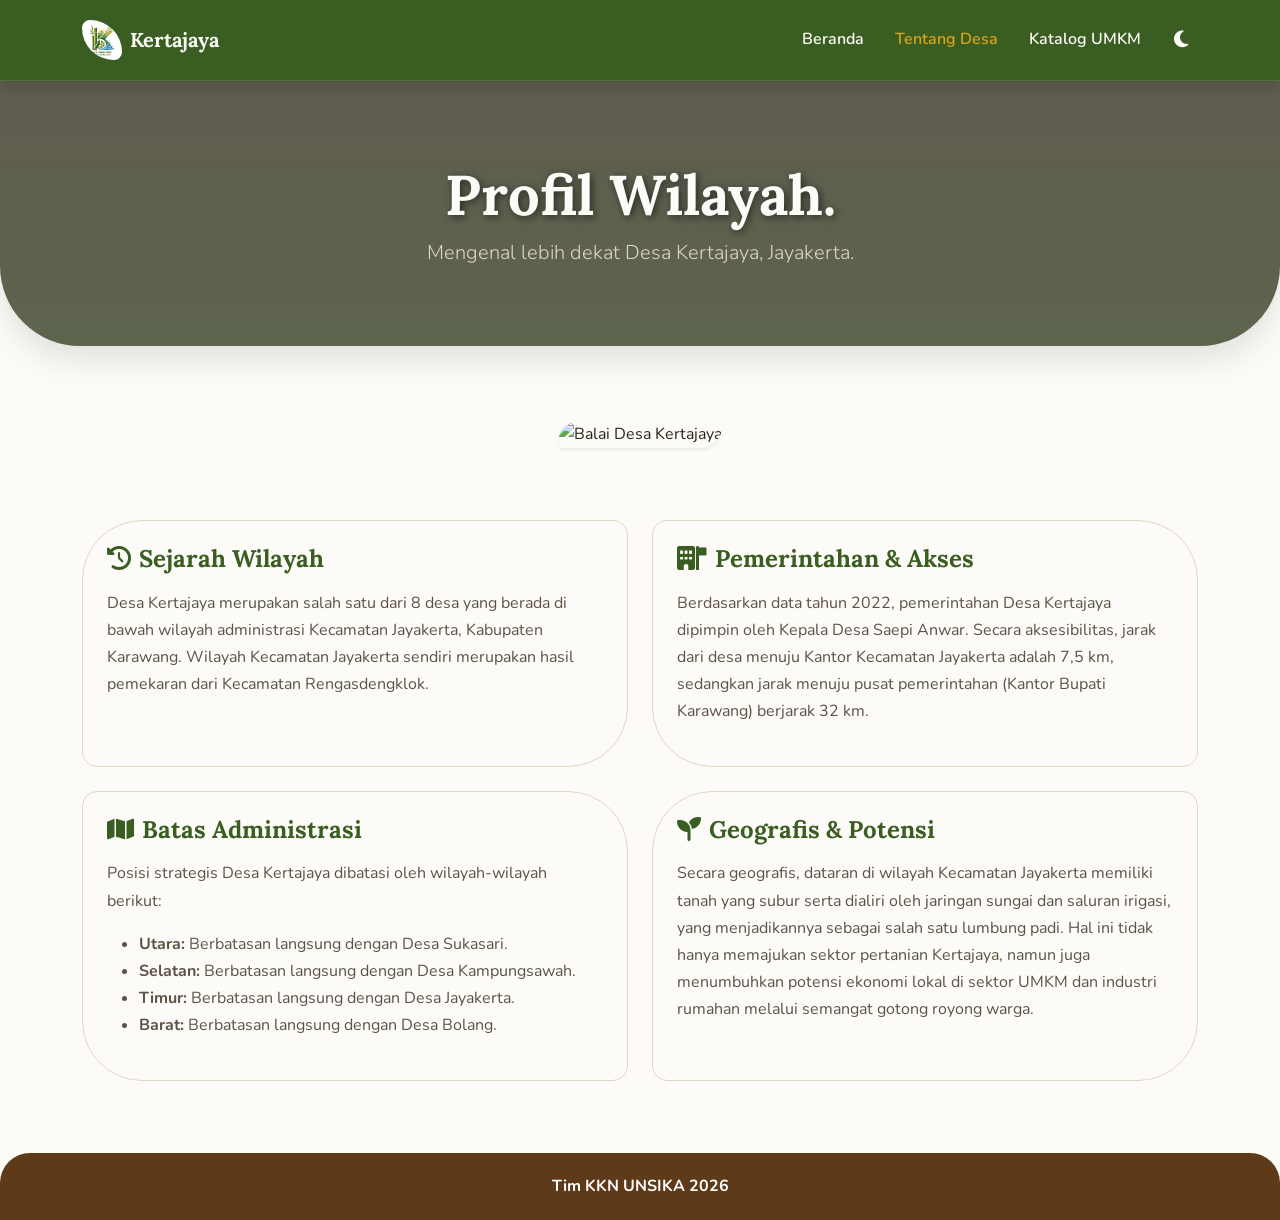
==== pages/tentang-desa.html @ 7a94aeb3 "Add files via upload" ====
<!DOCTYPE html>
<html lang="id">
<head>
    <meta charset="UTF-8">
    <meta name="viewport" content="width=device-width, initial-scale=1.0">
    <title>Profil Desa Kertajaya | KKN UNSIKA 2026</title>
    <!-- Bootstrap CSS -->
    <link href="https://cdn.jsdelivr.net/npm/bootstrap@5.3.0/dist/css/bootstrap.min.css" rel="stylesheet">
    <!-- FontAwesome untuk Ikon -->
    <link rel="stylesheet" href="https://cdnjs.cloudflare.com/ajax/libs/font-awesome/6.4.0/css/all.min.css">
    <!-- Custom CSS (Dipanggil satu kali saja agar efisien) -->
    <link rel="stylesheet" href="../assets/css/style.css">
</head>
<body>

    <nav class="navbar navbar-expand-lg navbar-rustic sticky-top">
        <div class="container">
            <a class="navbar-brand d-flex align-items-center fw-bold" href="../index.html">
                <img src="../assets/images/logo.png" alt="Logo" width="40" height="40" class="me-2 organic-shape-alt">
                <span>Kertajaya</span>
            </a>
            <button class="navbar-toggler border-0 shadow-none" type="button" data-bs-toggle="collapse" data-bs-target="#navbarNav">
                <span class="navbar-toggler-icon"></span>
            </button>
            <div class="collapse navbar-collapse" id="navbarNav">
                <ul class="navbar-nav ms-auto">
                    <li class="nav-item"><a class="nav-link" href="../index.html">Beranda</a></li>
                    <li class="nav-item"><a class="nav-link active" href="#">Tentang Desa</a></li>
                    <li class="nav-item"><a class="nav-link" href="umkm.html">Katalog UMKM</a></li>
                </ul>

                <!-- Tombol Dark Mode -->
                <button id="theme-toggle" class="theme-toggle" aria-label="Ganti Tema">
                    <i class="fa-solid fa-moon"></i>
                </button>
            </div>
        </div>
    </nav>

    <header class="hero-rustic text-center fade-in-section" style="padding: 80px 0 60px 0;">
        <div class="container">
            <h1 class="display-4 fw-bold">Profil Wilayah.</h1>
            <p class="lead" style="color: #E0D5C1;">Mengenal lebih dekat Desa Kertajaya, Jayakerta.</p>
        </div>
    </header>

    <section class="py-4 fade-in-section">
        <div class="container">
            <!-- Foto Utama (Sudah ditambahkan ID dan default ke profil-light.png) -->
            <div class="row align-items-center mb-5">
                <div class="col-12 text-center">
                    <img id="gambar-profil" src="../assets/images/profil-light.png" alt="Balai Desa Kertajaya" class="img-fluid organic-shape shadow-sm" style="max-height: 450px; width: 100%; object-fit: cover;">
                </div>
            </div>

            <!-- Grid Informasi Desa -->
            <div class="row g-4 mt-2">
                <!-- Kartu 1: Sejarah -->
                <div class="col-md-6 fade-in-section">
                    <div class="card card-rustic h-100 organic-shape p-2">
                        <div class="card-body">
                            <h4 class="fw-bold mb-3" style="color: var(--hijau-tua)">
                                <i class="fa-solid fa-clock-rotate-left me-2 text-kuning"></i>Sejarah Wilayah
                            </h4>
                            <p style="color: var(--teks-cokelat-pudar)">Desa Kertajaya merupakan salah satu dari 8 desa yang berada di bawah wilayah administrasi Kecamatan Jayakerta, Kabupaten Karawang. Wilayah Kecamatan Jayakerta sendiri merupakan hasil pemekaran dari Kecamatan Rengasdengklok.</p>
                        </div>
                    </div>
                </div>

                <!-- Kartu 2: Akses & Pemerintahan -->
                <div class="col-md-6 fade-in-section" style="transition-delay: 0.2s;">
                    <div class="card card-rustic h-100 organic-shape-alt p-2">
                        <div class="card-body">
                            <h4 class="fw-bold mb-3" style="color: var(--hijau-tua)">
                                <i class="fa-solid fa-building-flag me-2 text-kuning"></i>Pemerintahan & Akses
                            </h4>
                            <p style="color: var(--teks-cokelat-pudar)">Berdasarkan data tahun 2022, pemerintahan Desa Kertajaya dipimpin oleh Kepala Desa Saepi Anwar. Secara aksesibilitas, jarak dari desa menuju Kantor Kecamatan Jayakerta adalah 7,5 km, sedangkan jarak menuju pusat pemerintahan (Kantor Bupati Karawang) berjarak 32 km.</p>
                        </div>
                    </div>
                </div>

                <!-- Kartu 3: Batas Wilayah -->
                <div class="col-md-6 fade-in-section" style="transition-delay: 0.3s;">
                    <div class="card card-rustic h-100 organic-shape-alt p-2">
                        <div class="card-body">
                            <h4 class="fw-bold mb-3" style="color: var(--hijau-tua)">
                                <i class="fa-solid fa-map me-2 text-kuning"></i>Batas Administrasi
                            </h4>
                            <p style="color: var(--teks-cokelat-pudar)">Posisi strategis Desa Kertajaya dibatasi oleh wilayah-wilayah berikut:</p>
                            <ul style="color: var(--teks-cokelat-pudar)">
                                <li><strong>Utara:</strong> Berbatasan langsung dengan Desa Sukasari.</li>
                                <li><strong>Selatan:</strong> Berbatasan langsung dengan Desa Kampungsawah.</li>
                                <li><strong>Timur:</strong> Berbatasan langsung dengan Desa Jayakerta.</li>
                                <li><strong>Barat:</strong> Berbatasan langsung dengan Desa Bolang.</li>
                            </ul>
                        </div>
                    </div>
                </div>

                <!-- Kartu 4: Geografis & Potensi -->
                <div class="col-md-6 fade-in-section" style="transition-delay: 0.4s;">
                    <div class="card card-rustic h-100 organic-shape p-2">
                        <div class="card-body">
                            <h4 class="fw-bold mb-3" style="color: var(--hijau-tua)">
                                <i class="fa-solid fa-seedling me-2 text-kuning"></i>Geografis & Potensi
                            </h4>
                            <p style="color: var(--teks-cokelat-pudar)">Secara geografis, dataran di wilayah Kecamatan Jayakerta memiliki tanah yang subur serta dialiri oleh jaringan sungai dan saluran irigasi, yang menjadikannya sebagai salah satu lumbung padi. Hal ini tidak hanya memajukan sektor pertanian Kertajaya, namun juga menumbuhkan potensi ekonomi lokal di sektor UMKM dan industri rumahan melalui semangat gotong royong warga.</p>
                        </div>
                    </div>
                </div>
            </div>
        </div>
    </section>

    <footer class="footer-rustic text-center mt-5">
        <div class="container">
            <p class="fw-bold text-white mb-0">Tim KKN UNSIKA 2026</p>
        </div>
    </footer>

    <!-- Bootstrap JS -->
    <script src="https://cdn.jsdelivr.net/npm/bootstrap@5.3.0/dist/js/bootstrap.bundle.min.js"></script>
    <!-- Custom JS -->
    <script src="../js/main.js"></script>
</body>
</html>
---- assets/css/style.css ----
/* ==========================================================================
   TEMA: ORGANIC / RUSTIC MODERN (WARM & EARTHY) + ANIMASI
   ========================================================================== */

/* --- 1. FONTS & VARIABLES --- */
@import url('https://fonts.googleapis.com/css2?family=Lora:ital,wght@0,500;0,700;1,500&family=Nunito:wght@400;600;700&display=swap');

:root {
    /* Palet Logo */
    --hijau-tua: #3A5E22;
    --hijau-sedang: #5D9C2E;
    --hijau-muda: #8FBA3E;
    --kuning-emas: #DEA116;
    --cokelat-tanah: #5E3A1A;
    
    /* Warna Rustic / Membumi */
    --bg-krem: #FDFBF7; 
    --bg-krem-gelap: #F3EFE6;
    --teks-cokelat-gelap: #2C241B;
    --teks-cokelat-pudar: #5E5246;
}

/* --- 2. DASAR & TIPOGRAFI --- */
body {
    font-family: 'Nunito', sans-serif;
    background-color: var(--bg-krem);
    color: var(--teks-cokelat-gelap);
    line-height: 1.7;
    overflow-x: hidden;
}

h1, h2, h3, h4, h5, .navbar-brand {
    font-family: 'Lora', serif;
    color: var(--cokelat-tanah);
}

/* --- 3. BENTUK ORGANIK (ASYMMETRICAL RADIUS) --- */
.organic-shape {
    border-radius: 60px 15px 60px 15px;
    overflow: hidden;
}

.organic-shape-alt {
    border-radius: 15px 60px 15px 60px;
    overflow: hidden;
}

/* --- 4. NAVBAR (TERINTEGRASI BACKGROUND GELAP) --- */
.navbar-rustic {
    background-color: var(--hijau-tua); 
    border-bottom: 1px solid rgba(224, 213, 193, 0.15); 
    padding: 15px 0;
    box-shadow: 0 4px 15px rgba(0,0,0,0.2);
}

.navbar-rustic .navbar-brand span {
    color: #FDFBF7 !important; 
}

.navbar-rustic .nav-link {
    color: #FDFBF7 !important; 
    font-weight: 600;
    margin-left: 15px;
    transition: color 0.3s ease, transform 0.3s ease;
}

.navbar-rustic .nav-link:hover, 
.navbar-rustic .nav-link.active {
    color: var(--kuning-emas) !important;
}

.navbar-rustic .navbar-toggler-icon {
    filter: brightness(0) invert(1);
}

/* --- 5. HERO SECTION (OVERLAY TRANSPARAN) --- */
.hero-rustic {
    padding: 120px 0 100px 0;
    /* Secara default menggunakan background-light.png */
    background: linear-gradient(rgba(44, 36, 27, 0.75), rgba(58, 94, 34, 0.85)), 
                url('../images/background-light.png');
    background-size: cover;
    background-position: center;
    background-attachment: fixed; 
    border-radius: 0 0 80px 80px; 
    margin-bottom: 50px;
    box-shadow: 0 15px 30px rgba(0,0,0,0.1);
    /* Transisi untuk pergantian background */
    transition: background-image 0.4s ease, background-color 0.4s ease;
}

.hero-rustic h1 {
    /* Menggunakan clamp() agar responsif otomatis */
    /* Minimal 2rem (di HP), mengikuti lebar layar (5vw + 1rem), Maksimal 3.5rem (di PC) */
    font-size: clamp(2rem, 5vw + 1rem, 3.5rem); 
    color: #FDFBF7; 
    text-shadow: 2px 2px 8px rgba(0,0,0,0.6); 
}

.hero-rustic p.lead {
    color: #E0D5C1 !important; 
}

/* --- 6. KARTU, TOMBOL & IKON --- */
.card-rustic {
    background-color: var(--bg-krem);
    border: 1px solid #E0D5C1;
    transition: transform 0.3s ease, box-shadow 0.3s ease;
}

.card-rustic:hover {
    transform: translateY(-5px);
    box-shadow: 0 15px 30px rgba(94, 58, 26, 0.08);
}

.icon-rustic {
    color: var(--kuning-emas);
    background-color: #FFF;
    width: 70px;
    height: 70px;
    display: inline-flex;
    align-items: center;
    justify-content: center;
    border-radius: 40px 10px 40px 10px;
    box-shadow: 0 5px 15px rgba(0,0,0,0.05);
    margin-bottom: 20px;
}

.btn-rustic {
    background-color: var(--hijau-tua);
    color: #FFF;
    border: none;
    border-radius: 30px 10px 30px 10px; 
    padding: 12px 35px;
    font-weight: 700;
    transition: all 0.3s ease;
}

.btn-rustic:hover {
    background-color: var(--cokelat-tanah);
    color: var(--kuning-emas);
    border-radius: 10px 30px 10px 30px; 
}

/* --- 7. PETA & FOOTER --- */
.map-rustic {
    border: 8px solid var(--bg-krem-gelap);
}

.footer-rustic {
    background-color: var(--cokelat-tanah);
    color: #E0D5C1;
    padding: 20px 0; /* Padding diperkecil (sebelumnya 50px) agar lebih ramping */
    border-radius: 30px 30px 0 0; /* Lengkungan disesuaikan proporsinya (sebelumnya 80px) */
    margin-top: 50px;
}

/* ==========================================================================
   8. ANIMASI (SCROLL & HOVER)
   ========================================================================== */
.animate-float {
    animation: float 4s ease-in-out infinite;
}

@keyframes float {
    0% { transform: translateY(0px); }
    50% { transform: translateY(-12px); }
    100% { transform: translateY(0px); }
}

.fade-in-section {
    opacity: 0;
    transform: translateY(40px);
    visibility: hidden;
    transition: opacity 0.8s ease-out, transform 0.8s ease-out;
    will-change: opacity, visibility;
}

.fade-in-section.is-visible {
    opacity: 1;
    transform: none;
    visibility: visible;
}

/* ==========================================================================
   DARK MODE (TEMA MALAM RUSTIC)
   ========================================================================== */
[data-theme="dark"] {
    /* Latar belakang menjadi cokelat tanah sangat gelap untuk nuansa membumi */
    --bg-krem: #1A1614; 
    --bg-krem-gelap: #2C241B; 
    
    /* Warna teks diubah menjadi terang agar terbaca */
    --teks-cokelat-gelap: #FDFBF7; 
    --teks-cokelat-pudar: #C4B7A6; 
    
    /* Aksen Heading diubah ke kuning keemasan agar kontras di latar gelap */
    --cokelat-tanah: var(--kuning-emas);
}

/* Menimpa background khusus .hero-rustic untuk Dark Mode */
[data-theme="dark"] .hero-rustic {
    /* Ganti ke background-dark.png dengan gradient overlay lebih gelap */
    background: linear-gradient(rgba(26, 22, 20, 0.85), rgba(30, 48, 17, 0.9)), 
                url('../images/background-dark.png');
    background-size: cover;
    background-position: center;
    background-attachment: fixed; 
}

/* Transisi halus (Smooth transition) saat mode diganti */
body, .card-rustic, .navbar-rustic, .footer-rustic, .icon-rustic, .input-group, .map-rustic {
    transition: background-color 0.4s ease, color 0.4s ease, border-color 0.4s ease;
}

/* Penyesuaian khusus untuk elemen input (Search bar di Dark Mode) */
[data-theme="dark"] .input-group .input-group-text,
[data-theme="dark"] .input-group input {
    background-color: #2C241B !important;
    color: #FDFBF7 !important;
}

/* Styling untuk Tombol Toggle di Navbar */
/* Styling untuk Tombol Toggle di Navbar */
.theme-toggle {
    background: none;
    border: none;
    color: #FDFBF7; /* Diubah menjadi putih */
    font-size: 1.2rem;
    cursor: pointer;
    transition: color 0.3s ease, transform 0.3s ease;
    margin-left: 15px;
    padding: 5px 10px;
}

.theme-toggle:hover {
    color: var(--kuning-emas);
    transform: scale(1.1);
}
/* Perbaikan teks tombol saat di-hover di Dark Mode */
[data-theme="dark"] .btn-rustic:hover {
    background-color: var(--kuning-emas);
    color: #1A1614 !important; /* Memaksa teks menjadi gelap agar terbaca jelas di atas tombol kuning */
}
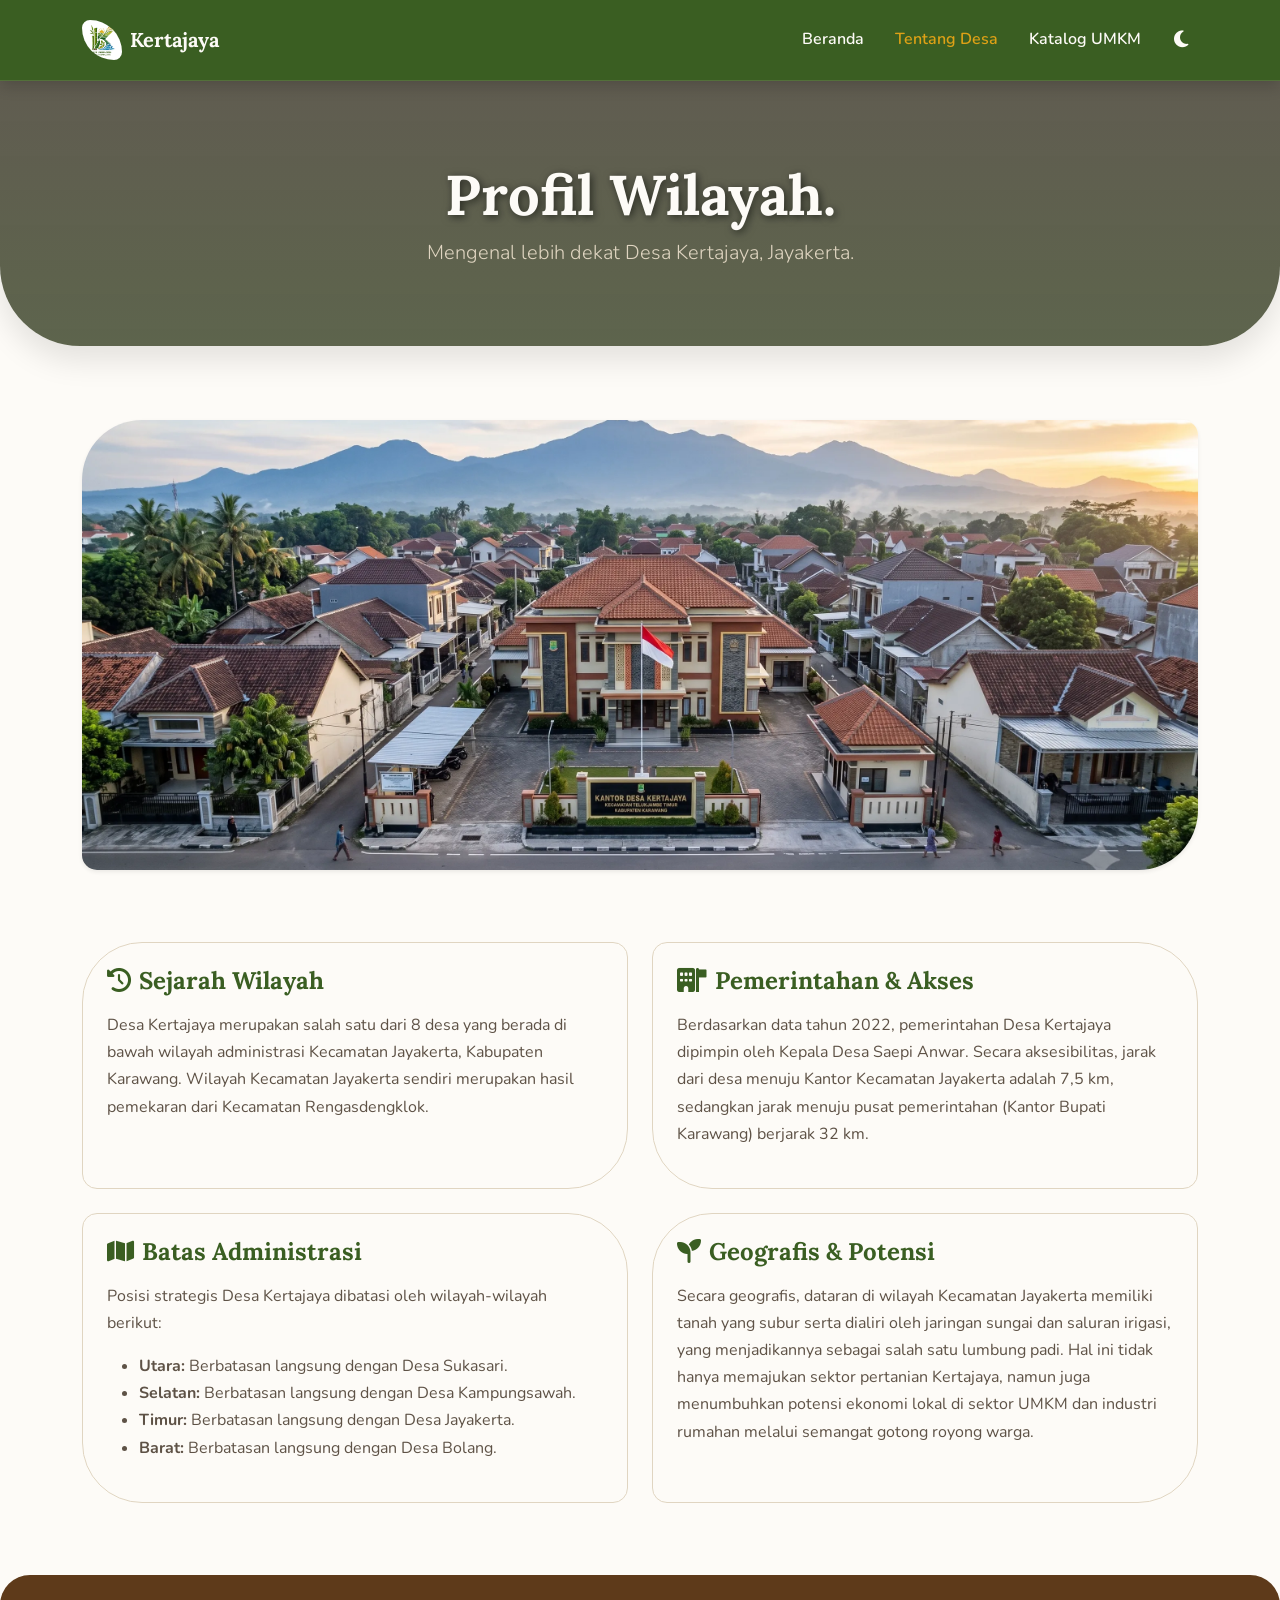
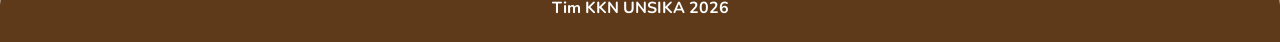
==== commit f87072e7: "Update tentang-desa.html" ====
--- a/pages/tentang-desa.html
+++ b/pages/tentang-desa.html
@@ -3,7 +3,18 @@
 <head>
     <meta charset="UTF-8">
     <meta name="viewport" content="width=device-width, initial-scale=1.0">
+    
+    <!-- === OPTIMASI SEO MULAI === -->
+    <meta name="description" content="Profil dan informasi lengkap Desa Kertajaya, Kecamatan Jayakerta, Karawang. Jelajahi sejarah, batas wilayah, pemerintahan, dan potensi geografis desa.">
+    <meta name="keywords" content="Profil Desa Kertajaya, Sejarah Kertajaya, Pemerintahan Desa Kertajaya, KKN UNSIKA 2026, Jayakerta Karawang, Potensi Desa">
+    <meta name="author" content="Tim KKN UNSIKA 2026">
+    <!-- === OPTIMASI SEO SELESAI === -->
+
     <title>Profil Desa Kertajaya | KKN UNSIKA 2026</title>
+
+    <!-- Optimasi Loading Gambar: Preload background utama agar muncul instan -->
+    <link rel="preload" as="image" href="../assets/images/background-light.webp">
+
     <!-- Bootstrap CSS -->
     <link href="https://cdn.jsdelivr.net/npm/bootstrap@5.3.0/dist/css/bootstrap.min.css" rel="stylesheet">
     <!-- FontAwesome untuk Ikon -->
@@ -16,7 +27,7 @@
     <nav class="navbar navbar-expand-lg navbar-rustic sticky-top">
         <div class="container">
             <a class="navbar-brand d-flex align-items-center fw-bold" href="../index.html">
-                <img src="../assets/images/logo.png" alt="Logo" width="40" height="40" class="me-2 organic-shape-alt">
+                <img src="../assets/images/logo.webp" alt="Logo" width="40" height="40" class="me-2 organic-shape-alt">
                 <span>Kertajaya</span>
             </a>
             <button class="navbar-toggler border-0 shadow-none" type="button" data-bs-toggle="collapse" data-bs-target="#navbarNav">
@@ -46,10 +57,10 @@
 
     <section class="py-4 fade-in-section">
         <div class="container">
-            <!-- Foto Utama (Sudah ditambahkan ID dan default ke profil-light.png) -->
+            <!-- Foto Utama (Sudah ditambahkan ID, default ke profil-light.png, dan loading="lazy") -->
             <div class="row align-items-center mb-5">
                 <div class="col-12 text-center">
-                    <img id="gambar-profil" src="../assets/images/profil-light.png" alt="Balai Desa Kertajaya" class="img-fluid organic-shape shadow-sm" style="max-height: 450px; width: 100%; object-fit: cover;">
+                    <img id="gambar-profil" src="../assets/images/profil-light.webp" alt="Balai Desa Kertajaya" class="img-fluid organic-shape shadow-sm" style="max-height: 450px; width: 100%; object-fit: cover;" loading="lazy">
                 </div>
             </div>
 
@@ -123,4 +134,4 @@
     <!-- Custom JS -->
     <script src="../js/main.js"></script>
 </body>
-</html>+</html>
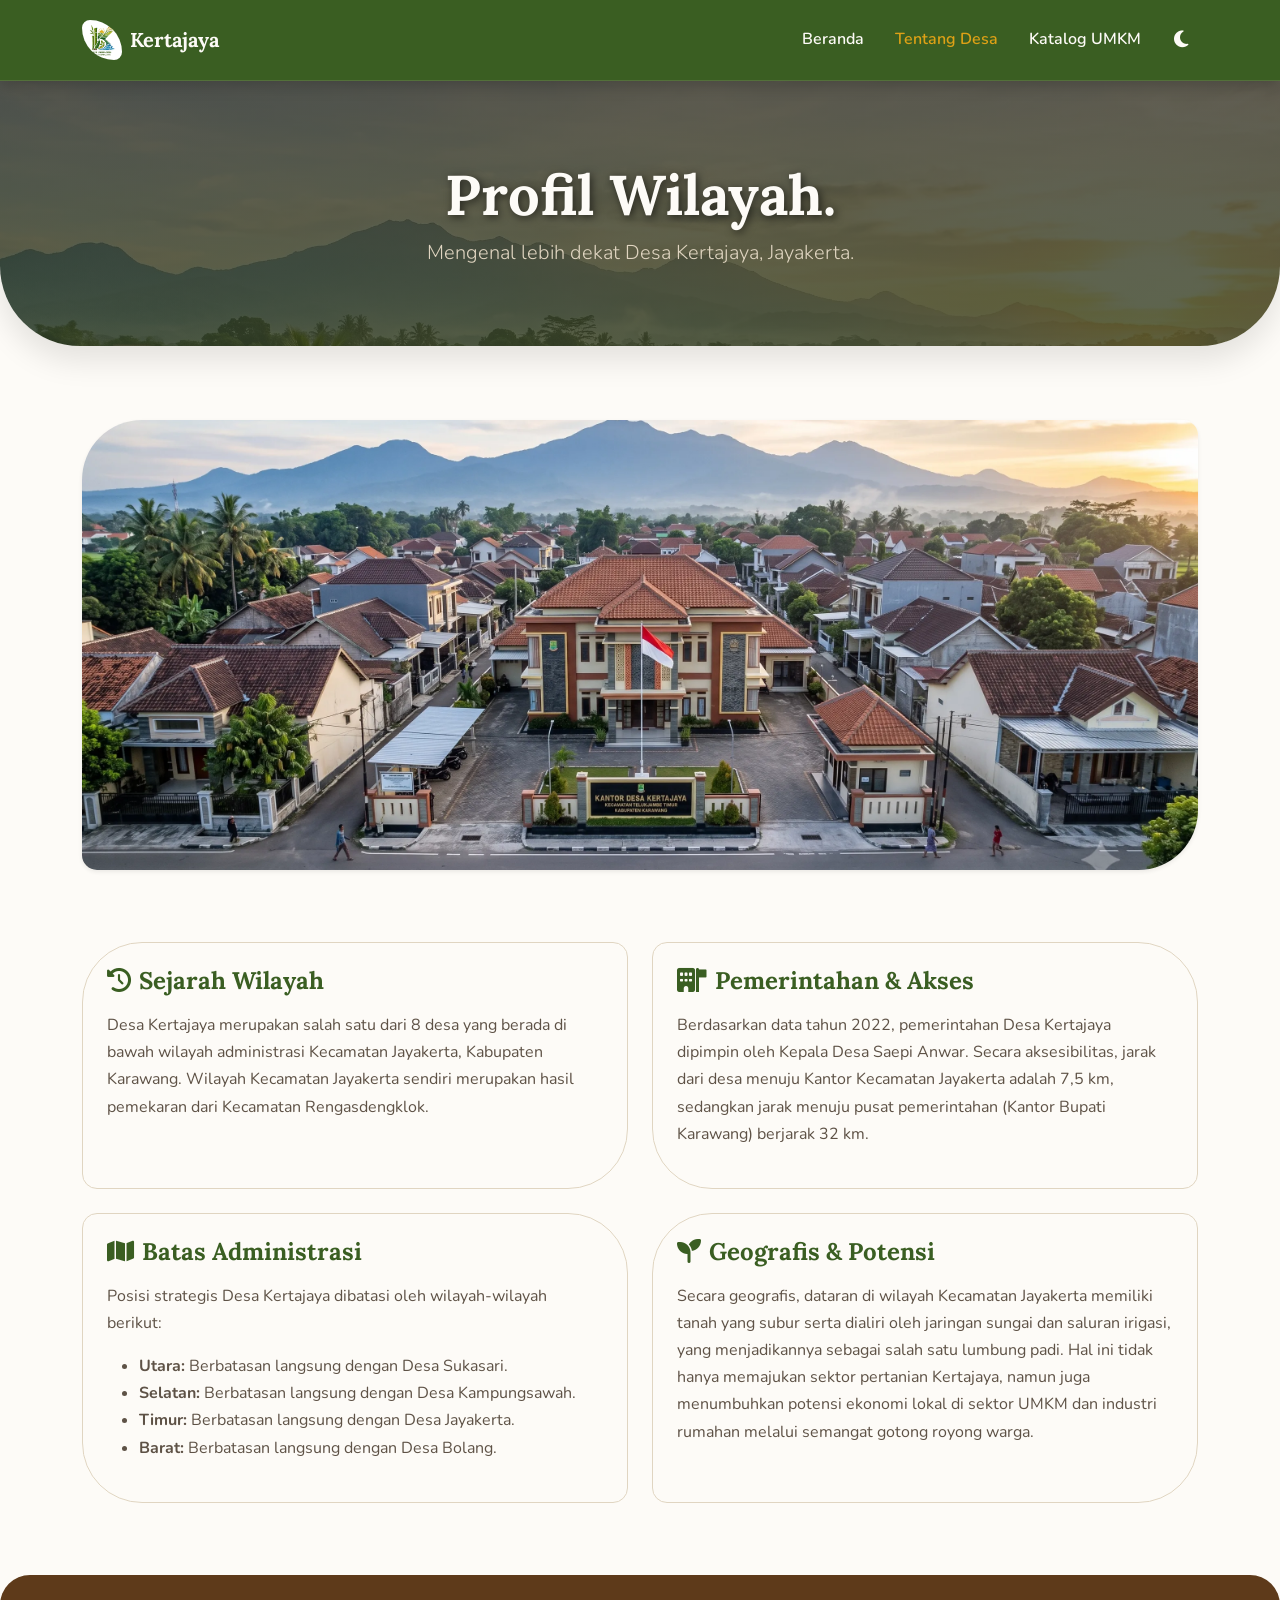
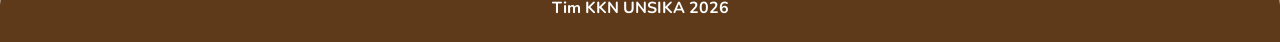
==== commit 7d683df8: "Update tentang-desa.html" ====
--- a/pages/tentang-desa.html
+++ b/pages/tentang-desa.html
@@ -8,6 +8,7 @@
     <meta name="description" content="Profil dan informasi lengkap Desa Kertajaya, Kecamatan Jayakerta, Karawang. Jelajahi sejarah, batas wilayah, pemerintahan, dan potensi geografis desa.">
     <meta name="keywords" content="Profil Desa Kertajaya, Sejarah Kertajaya, Pemerintahan Desa Kertajaya, KKN UNSIKA 2026, Jayakerta Karawang, Potensi Desa">
     <meta name="author" content="Tim KKN UNSIKA 2026">
+    <meta name="google-site-verification" content="WqS38IpL_nNtRBcfzXTbdrq2zGIocBoPjALfwc_rtJQ" />
     <!-- === OPTIMASI SEO SELESAI === -->
 
     <title>Profil Desa Kertajaya | KKN UNSIKA 2026</title>
--- a/assets/css/style.css
+++ b/assets/css/style.css
@@ -78,7 +78,7 @@
     padding: 120px 0 100px 0;
     /* Secara default menggunakan background-light.png */
     background: linear-gradient(rgba(44, 36, 27, 0.75), rgba(58, 94, 34, 0.85)), 
-                url('../images/background-light.png');
+                url('../images/background-light.webp');
     background-size: cover;
     background-position: center;
     background-attachment: fixed; 
@@ -202,7 +202,7 @@
 [data-theme="dark"] .hero-rustic {
     /* Ganti ke background-dark.png dengan gradient overlay lebih gelap */
     background: linear-gradient(rgba(26, 22, 20, 0.85), rgba(30, 48, 17, 0.9)), 
-                url('../images/background-dark.png');
+                url('../images/background-dark.webp');
     background-size: cover;
     background-position: center;
     background-attachment: fixed; 
@@ -241,4 +241,4 @@
 [data-theme="dark"] .btn-rustic:hover {
     background-color: var(--kuning-emas);
     color: #1A1614 !important; /* Memaksa teks menjadi gelap agar terbaca jelas di atas tombol kuning */
-}+}
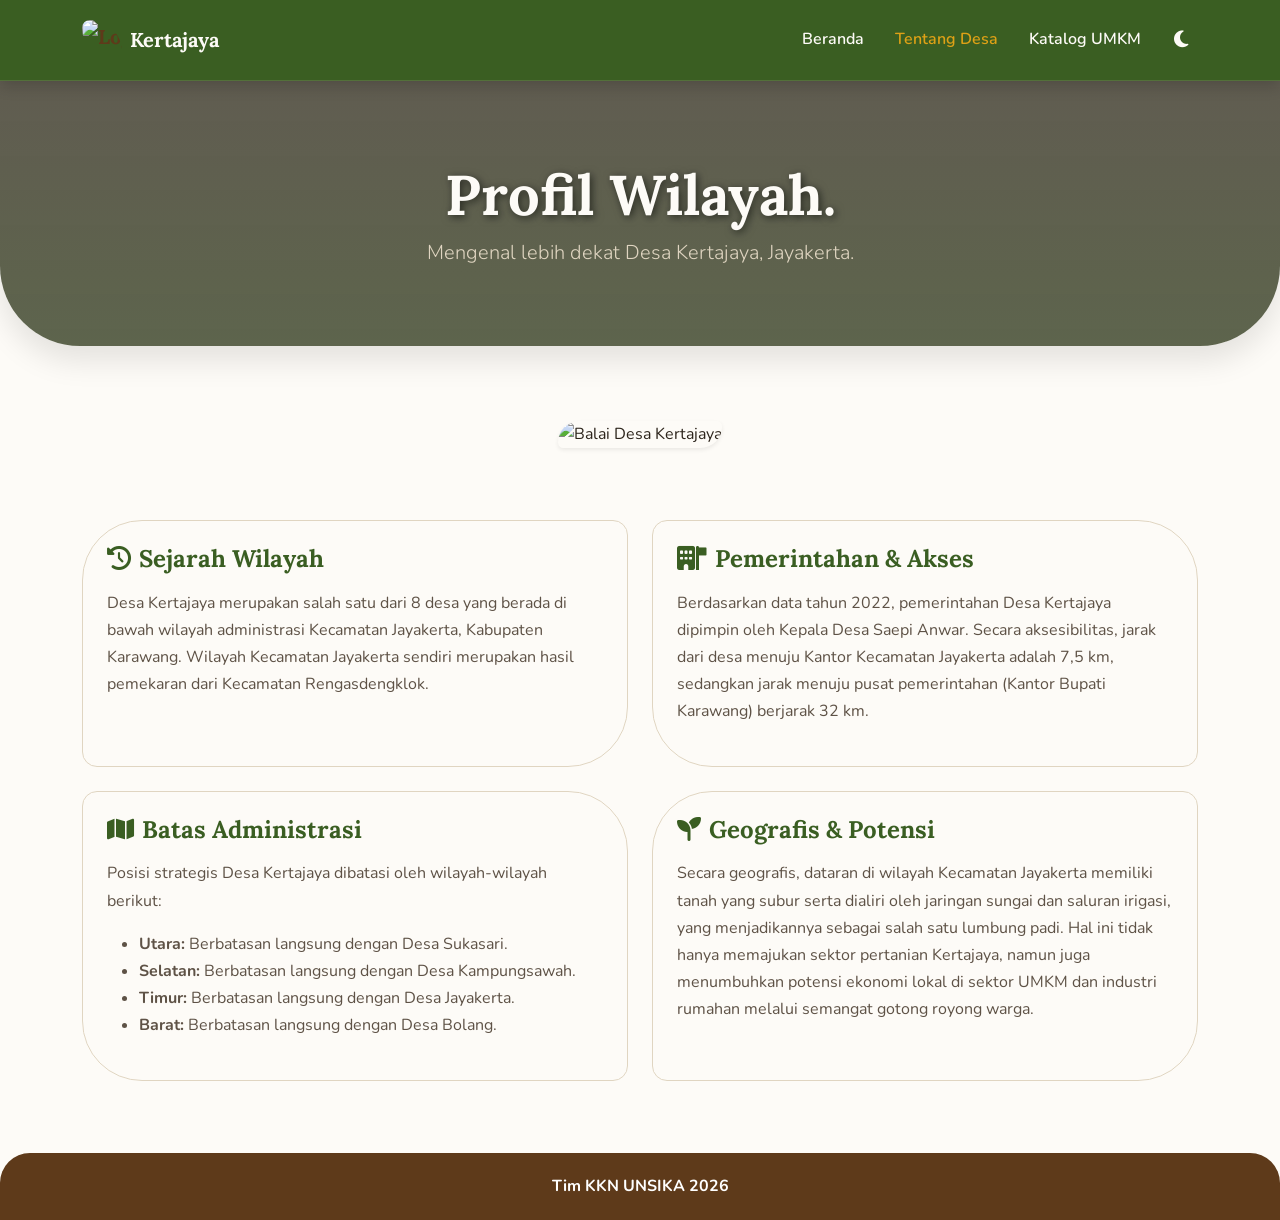
==== commit eaa5d44a: "Update tentang-desa.html" ====
--- a/pages/tentang-desa.html
+++ b/pages/tentang-desa.html
@@ -12,6 +12,8 @@
     <!-- === OPTIMASI SEO SELESAI === -->
 
     <title>Profil Desa Kertajaya | KKN UNSIKA 2026</title>
+    <!-- Favicon untuk Tab Browser -->
+    <link rel="icon" type="image/png" href="assets/images/logo-transparant.png">
 
     <!-- Optimasi Loading Gambar: Preload background utama agar muncul instan -->
     <link rel="preload" as="image" href="../assets/images/background-light.webp">
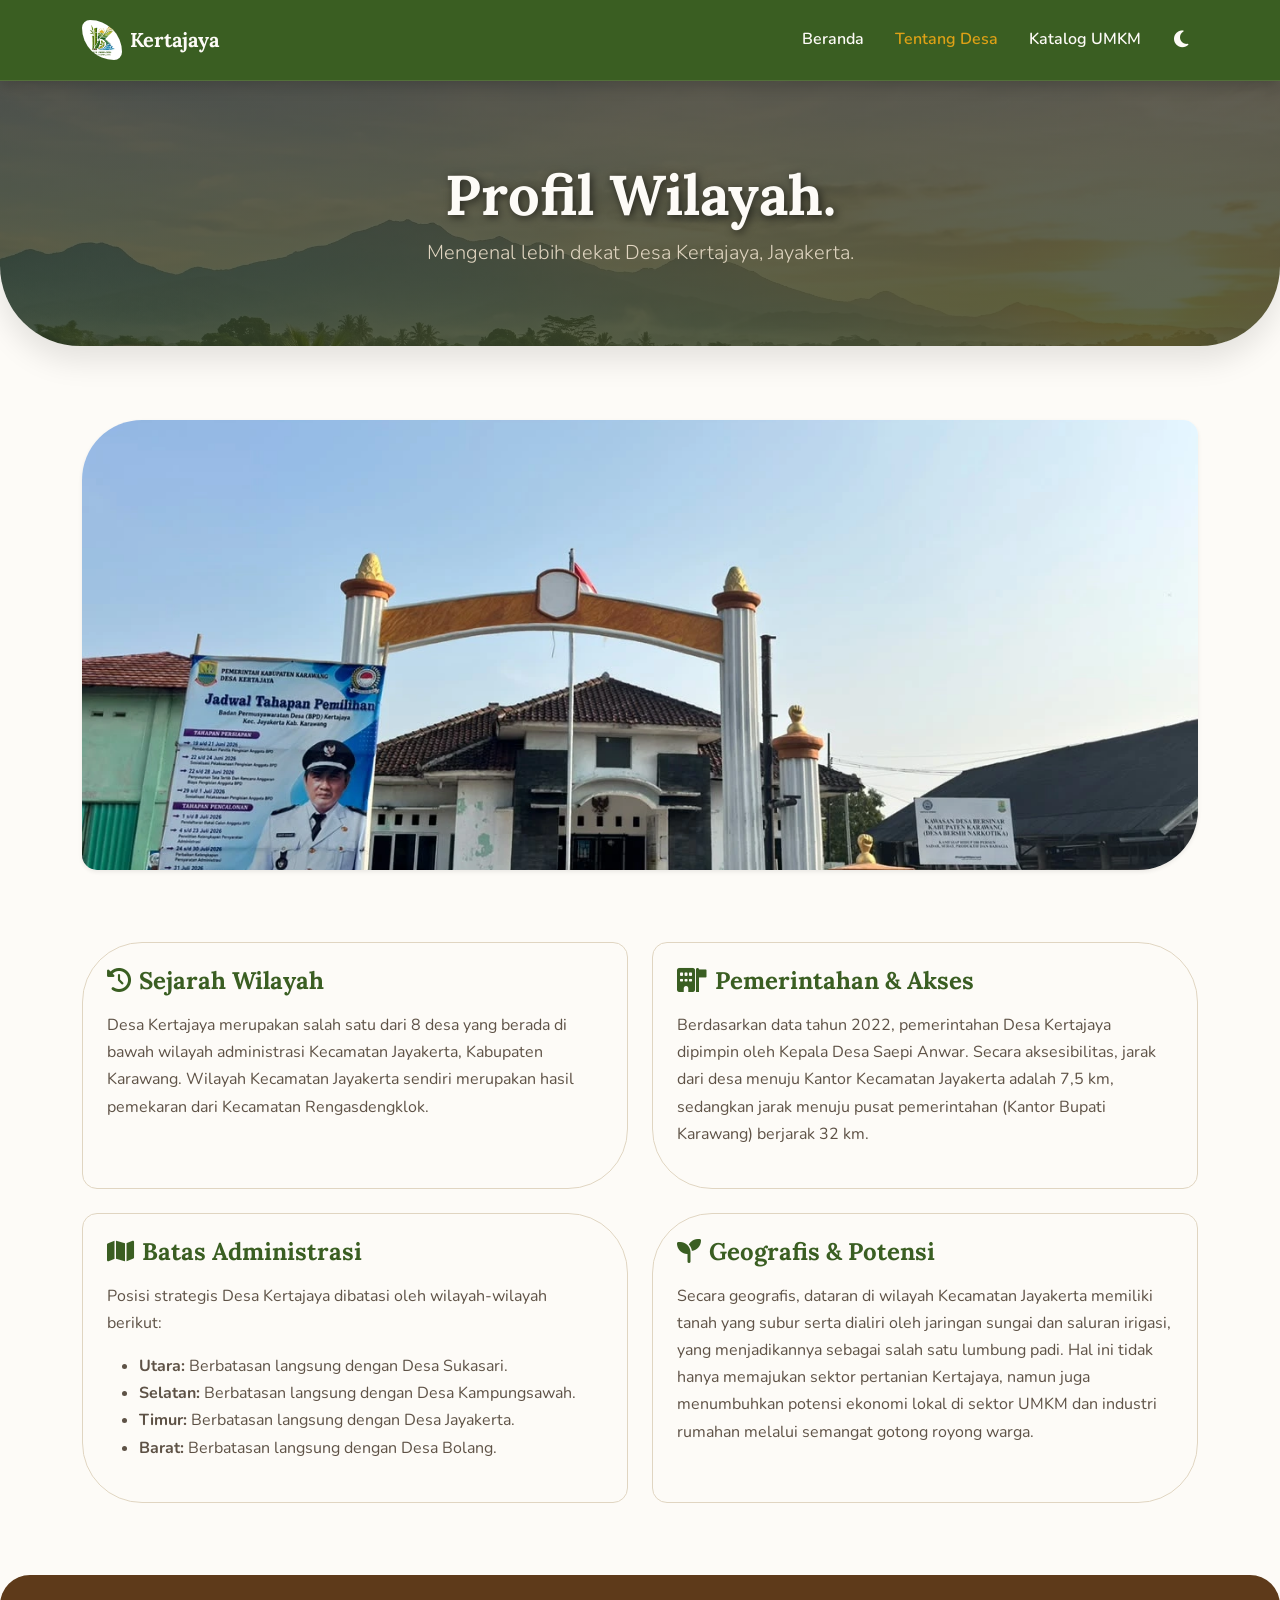
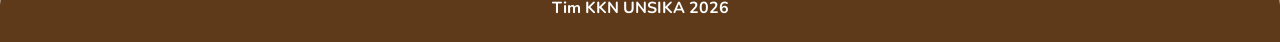
==== commit af919000: "Update tentang-desa.html" ====
--- a/pages/tentang-desa.html
+++ b/pages/tentang-desa.html
@@ -13,8 +13,9 @@
 
     <title>Profil Desa Kertajaya | KKN UNSIKA 2026</title>
     <!-- Favicon untuk Tab Browser -->
-    <link rel="icon" type="image/png" href="assets/images/logo-transparant.png">
-
+    <link rel="shortcut icon" type="image/png" href="assets/images/logo-transparant.png?v=3">
+    <link rel="icon" type="image/png" href="../assets/images/logo-transparant.png?v=3">
+    
     <!-- Optimasi Loading Gambar: Preload background utama agar muncul instan -->
     <link rel="preload" as="image" href="../assets/images/background-light.webp">
 
